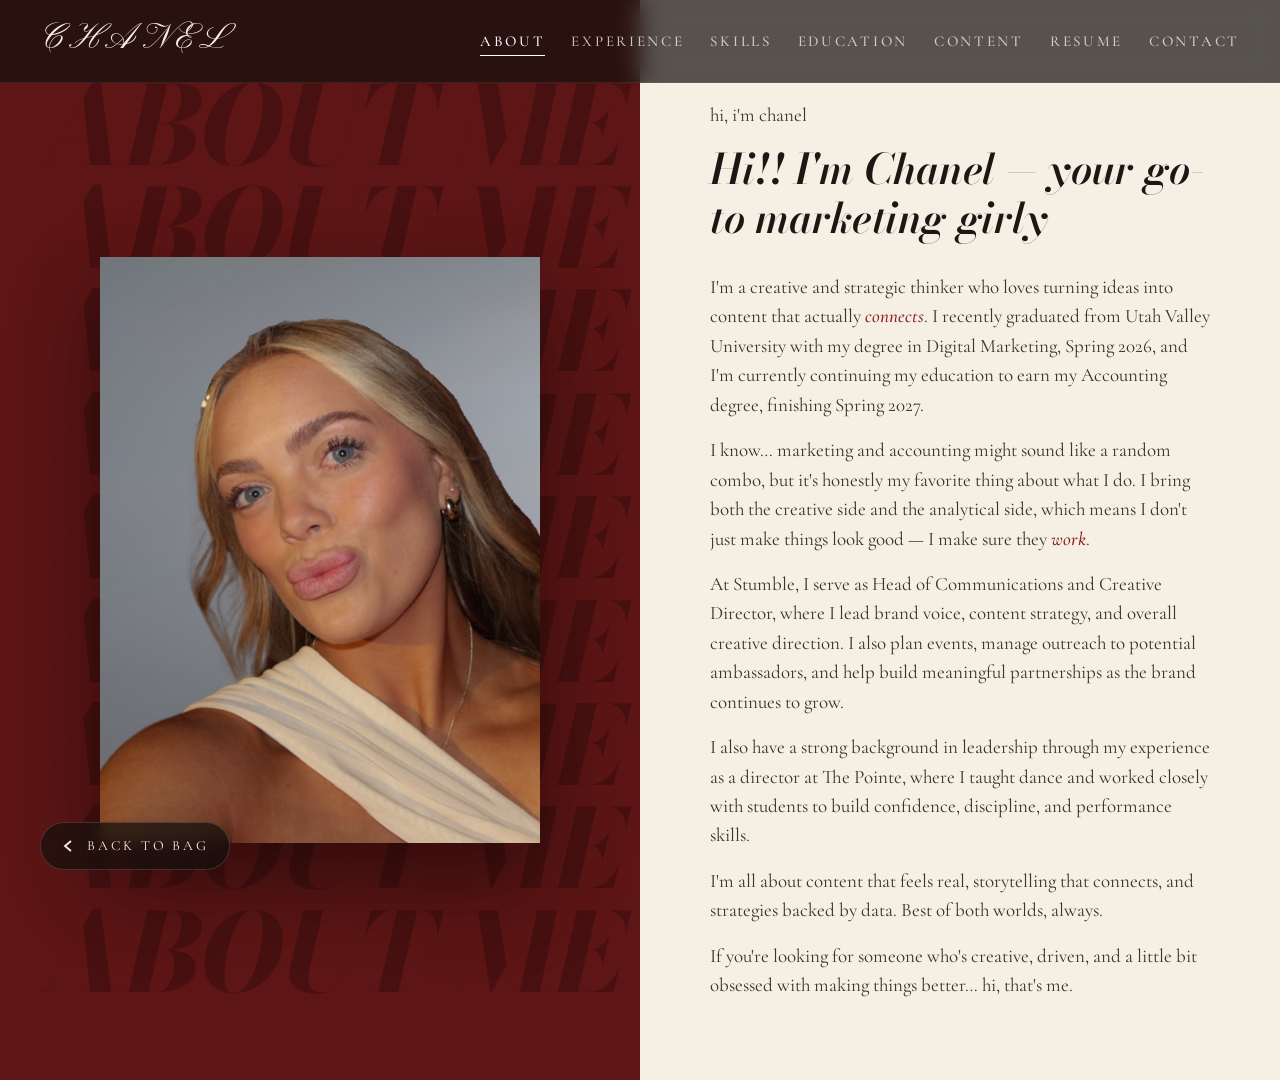
==== about.html @ bf02b290 "Initial commit: Chanel Holt portfolio site Static HTML/CSS/JS portfolio with landing intro, symmetri" ====
<!doctype html>
<html lang="en">
<head>
<meta charset="utf-8">
<meta name="viewport" content="width=device-width,initial-scale=1">
<title>About — Chanel Holt</title>
<link href="https://fonts.googleapis.com/css2?family=Bodoni+Moda:ital,opsz,wght@0,6..96,400;0,6..96,600;0,6..96,800;1,6..96,400&family=Cormorant+Garamond:ital,wght@0,400;0,500;1,400&family=Pinyon+Script&family=Inter:wght@400;500&display=swap" rel="stylesheet">
<link rel="stylesheet" href="shared.css">
<style>
body{background:var(--red-deep)}
.about-page{
  min-height:100vh;
  display:grid;grid-template-columns: 1fr 1fr;
}
.about-left{
  position:relative;overflow:hidden;
  display:grid;place-items:center;padding:80px 40px 60px;
  background:var(--red-deep);
}
.about-wall{
  position:absolute;inset:0;display:flex;flex-direction:column;justify-content:center;
  font-family:var(--serif-display);font-weight:800;font-style:italic;
  font-size:clamp(56px,8.5vw,118px);line-height:.95;
  color:rgba(0,0,0,.22);letter-spacing:-.02em;
  padding-left:40px;white-space:nowrap;
}
.about-wall span{display:block}
.about-portrait{
  position:relative;z-index:2;
  width:min(440px,85%);aspect-ratio: 3/4;
  background:#1a1410 center/cover no-repeat;
  background-image:url('assets/chanel-portrait.png');
  box-shadow:0 40px 80px rgba(0,0,0,.45);
}
.about-right{
  padding:100px 70px 80px;
  display:flex;flex-direction:column;justify-content:center;gap:16px;
  background:var(--cream);color:var(--ink);
}
.about-right .eyebrow{margin-bottom:0}
.about-right h1{
  font-family:var(--serif-display);
  font-size:clamp(30px,3.4vw,42px);line-height:1.15;
  font-weight:600;font-style:italic;margin:0 0 14px;letter-spacing:-.01em;
}
.about-right p{margin:0;font-family:var(--serif-text);font-size:19px;line-height:1.55;color:var(--ink-soft)}
.about-right em{color:var(--red);font-style:italic;font-weight:500}
@media (max-width:860px){
  .about-page{grid-template-columns:1fr}
  .about-left{min-height:60vh;padding:60px 20px}
  .about-right{padding:50px 24px 80px}
  .about-wall{font-size:60px;padding-left:20px}
}
</style>
</head>
<body class="dark">
<nav class="nav on-dark">
  <a class="brand" href="index.html">Chanel</a>
  <ul>
    <li><a href="about.html">About</a></li>
    <li><a href="experience.html">Experience</a></li>
    <li><a href="skills.html">Skills</a></li>
    <li><a href="education.html">Education</a></li>
    <li><a href="content.html">Content</a></li>
    <li><a href="resume.html">Resume</a></li>
    <li><a href="contact.html">Contact</a></li>
  </ul>
</nav>
<main class="about-page">
  <div class="about-left">
    <div class="about-wall" aria-hidden="true">
      <span>ABOUT ME</span><span>ABOUT ME</span><span>ABOUT ME</span>
      <span>ABOUT ME</span><span>ABOUT ME</span><span>ABOUT ME</span>
      <span>ABOUT ME</span><span>ABOUT ME</span><span>ABOUT ME</span>
    </div>
    <div class="about-portrait" role="img" aria-label="Chanel Holt portrait"></div>
  </div>
  <div class="about-right">
    <p class="eyebrow">hi, i'm chanel</p>
    <h1>Hi!! I'm Chanel — your go-to marketing girly</h1>
    <p>I'm a creative and strategic thinker who loves turning ideas into content that actually <em>connects</em>. I recently graduated from Utah Valley University with my degree in Digital Marketing, Spring 2026, and I'm currently continuing my education to earn my Accounting degree, finishing Spring 2027.</p>
    <p>I know… marketing and accounting might sound like a random combo, but it's honestly my favorite thing about what I do. I bring both the creative side and the analytical side, which means I don't just make things look good — I make sure they <em>work</em>.</p>
    <p>At Stumble, I serve as Head of Communications and Creative Director, where I lead brand voice, content strategy, and overall creative direction. I also plan events, manage outreach to potential ambassadors, and help build meaningful partnerships as the brand continues to grow.</p>
    <p>I also have a strong background in leadership through my experience as a director at The Pointe, where I taught dance and worked closely with students to build confidence, discipline, and performance skills.</p>
    <p>I'm all about content that feels real, storytelling that connects, and strategies backed by data. Best of both worlds, always.</p>
    <p>If you're looking for someone who's creative, driven, and a little bit obsessed with making things better… hi, that's me.</p>
  </div>
</main>
<a class="back-to-bag" href="index.html#bag">
  <svg viewBox="0 0 16 16"><path d="M10 3 L4 8 L10 13"/></svg>
  <span>back to bag</span>
</a>
<script src="shared.js"></script>
</body>
</html>
---- shared.css ----
/* ============ SHARED STYLES for Chanel Holt portfolio ============ */
:root{
  --cream:#F5EFE4;
  --cream-2:#EFE7D9;
  --ink:#1A1714;
  --ink-soft:#3a322c;
  --muted:#6b6259;
  --red:#8B1F1F;
  --red-deep:#5d1515;
  --rose:#C9806F;
  --line:#d9cfc0;
  --serif-display: "Bodoni Moda", "Playfair Display", serif;
  --serif-text: "Cormorant Garamond", "Playfair Display", serif;
  --script: "Pinyon Script", cursive;
  --sans: "Inter", sans-serif;
  --ease:cubic-bezier(.22,1,.36,1);
}
*,*::before,*::after{box-sizing:border-box}
html,body{margin:0;background:var(--cream);color:var(--ink);font-family:var(--sans);line-height:1.6;-webkit-font-smoothing:antialiased}
html{scroll-behavior:smooth}
body.locked{overflow:hidden}
img,video,svg{display:block;max-width:100%}
a{color:inherit;text-decoration:none}
button{background:none;border:0;cursor:pointer;color:inherit;font:inherit}
:focus-visible{outline:2px solid var(--red);outline-offset:3px}
.sr-only{position:absolute;width:1px;height:1px;clip:rect(0 0 0 0);overflow:hidden}

/* ============ NAV ============ */
.nav{
  position:fixed;top:0;left:0;right:0;z-index:40;
  display:flex;justify-content:space-between;align-items:center;
  padding:18px 40px;
  background:rgba(245,239,228,.88);
  backdrop-filter:blur(12px);
  border-bottom:1px solid rgba(217,207,192,.6);
}
.nav.on-dark{
  background:rgba(20,16,14,.7);
  border-bottom-color:rgba(255,255,255,.08);
}
.nav.on-dark .brand{color:#f5efe4}
.nav.on-dark a{color:rgba(245,239,228,.78)}
.nav.on-dark a.active{color:#fff}
.nav .brand{
  font-family:var(--script);
  font-size:36px;line-height:1;color:var(--ink);padding-top:4px;
}
.nav ul{list-style:none;display:flex;gap:26px;margin:0;padding:0}
.nav-toggle{
  display:none;background:transparent;border:0;padding:6px;cursor:pointer;
  width:36px;height:36px;position:relative;z-index:42;
}
.nav-toggle span{
  display:block;width:22px;height:1.5px;background:var(--ink);margin:5px auto;
  transition:transform .3s var(--ease),opacity .2s var(--ease);
}
.nav.on-dark .nav-toggle span{background:#f5efe4}
.nav-toggle[aria-expanded="true"] span:nth-child(1){transform:translateY(6.5px) rotate(45deg)}
.nav-toggle[aria-expanded="true"] span:nth-child(2){opacity:0}
.nav-toggle[aria-expanded="true"] span:nth-child(3){transform:translateY(-6.5px) rotate(-45deg)}
.nav a{
  font-family:var(--serif-text);font-size:15px;letter-spacing:.18em;
  text-transform:uppercase;color:var(--ink-soft);
  padding:6px 0;position:relative;font-weight:500;
}
.nav a::after{
  content:"";position:absolute;left:0;bottom:0;width:100%;height:1px;
  background:currentColor;transform:scaleX(0);transform-origin:left;
  transition:transform .3s var(--ease);
}
.nav a:hover::after,.nav a.active::after{transform:scaleX(1)}
.nav a.active{color:var(--red)}
.nav.on-dark a.active{color:#fff}

/* ============ SUBPAGE SHELL ============ */
.page{min-height:100vh;padding-top:92px}
.page-enter{opacity:0;animation:pgEnter .6s var(--ease) forwards}
@keyframes pgEnter{to{opacity:1}}
.back-to-bag{
  position:fixed;left:40px;bottom:30px;z-index:30;
  display:inline-flex;align-items:center;gap:10px;
  font-family:var(--serif-text);font-size:14px;letter-spacing:.2em;
  text-transform:uppercase;color:var(--ink-soft);
  background:rgba(245,239,228,.9);backdrop-filter:blur(8px);
  padding:12px 20px;border:1px solid var(--line);border-radius:999px;
  transition:all .25s var(--ease);
}
.back-to-bag:hover{color:var(--red);border-color:var(--red);transform:translateY(-2px)}
.back-to-bag svg{width:16px;height:16px;stroke:currentColor;fill:none;stroke-width:1.8}
body.dark .back-to-bag{
  background:rgba(20,16,14,.7);color:#f5efe4;border-color:rgba(255,255,255,.15);
}

/* ============ TYPE ============ */
.eyebrow{
  font-family:var(--script);
  font-size:clamp(36px,4.5vw,54px);line-height:1;
  color:var(--red);margin:0 0 8px;
}
.display{
  font-family:var(--serif-display);
  font-size:clamp(40px,9vw,140px);line-height:.9;font-weight:800;
  letter-spacing:-.02em;margin:0 0 32px;
  font-variation-settings:"opsz" 96;
}
.display.italic{font-style:italic}
.display.cond{letter-spacing:-.015em}
.container{max-width:1200px;margin:0 auto;padding:0 40px}

@media (max-width: 860px){
  .nav{padding:14px 20px;flex-wrap:wrap}
  .nav-toggle{display:block;order:2}
  .nav ul{
    display:none;order:3;width:100%;
    flex-direction:column;gap:18px;padding:24px 4px 8px;margin:12px 0 0;
    border-top:1px solid rgba(217,207,192,.5);
  }
  .nav.open ul{display:flex}
  .nav ul li a{display:block;padding:4px 0}
  .back-to-bag{left:20px;bottom:20px;padding:10px 16px;font-size:12px}
  .container{padding:0 20px}
  .page{padding-top:76px}
}
@media (prefers-reduced-motion: reduce){
  *{animation-duration:.001ms!important;transition-duration:.001ms!important}
}
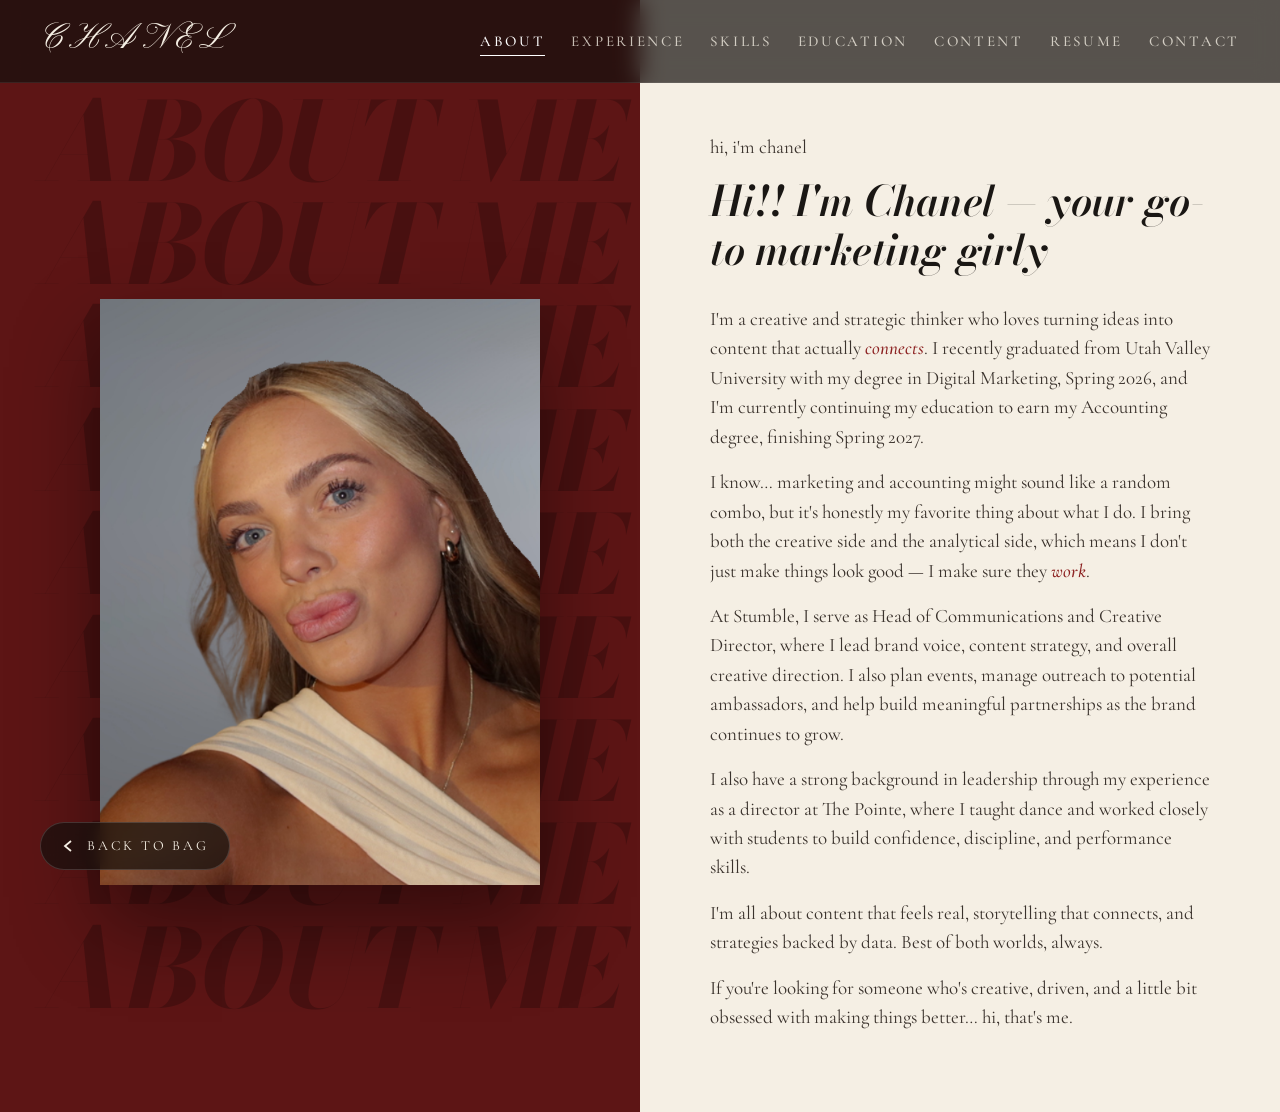
==== commit 6164970b: "Fix pink eyebrow text clipped by fixed nav on subpages Wrapper classes (.content-wrap, .skills-wrap," ====
--- a/about.html
+++ b/about.html
@@ -14,7 +14,7 @@
 }
 .about-left{
   position:relative;overflow:hidden;
-  display:grid;place-items:center;padding:80px 40px 60px;
+  display:grid;place-items:center;padding:132px 40px 60px;
   background:var(--red-deep);
 }
 .about-wall{
@@ -33,7 +33,7 @@
   box-shadow:0 40px 80px rgba(0,0,0,.45);
 }
 .about-right{
-  padding:100px 70px 80px;
+  padding:132px 70px 80px;
   display:flex;flex-direction:column;justify-content:center;gap:16px;
   background:var(--cream);color:var(--ink);
 }
@@ -47,8 +47,8 @@
 .about-right em{color:var(--red);font-style:italic;font-weight:500}
 @media (max-width:860px){
   .about-page{grid-template-columns:1fr}
-  .about-left{min-height:60vh;padding:60px 20px}
-  .about-right{padding:50px 24px 80px}
+  .about-left{min-height:60vh;padding:106px 20px 50px}
+  .about-right{padding:106px 24px 80px}
   .about-wall{font-size:60px;padding-left:20px}
 }
 </style>
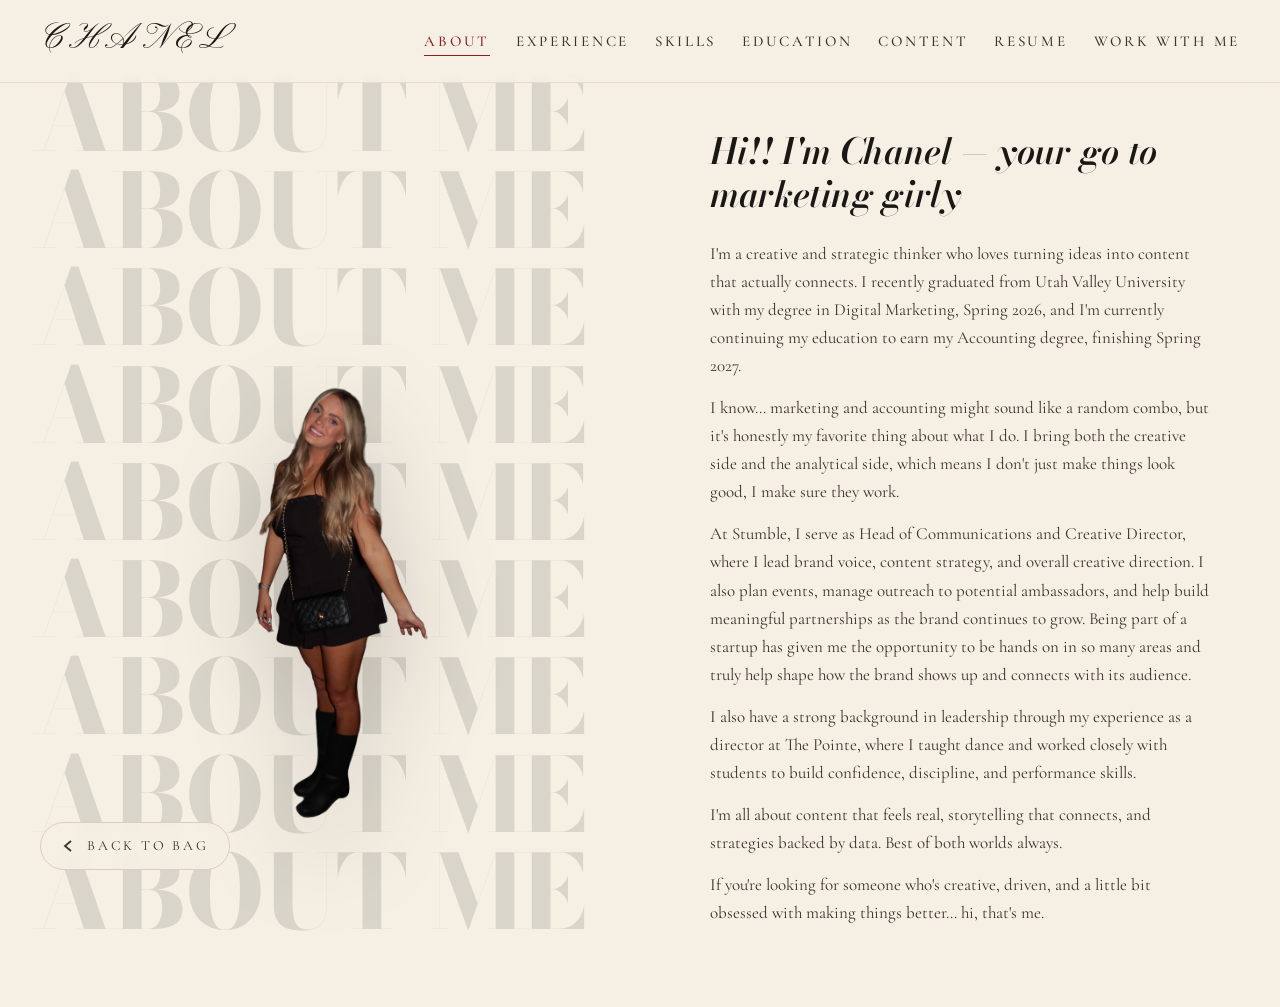
==== commit 2cdd5051: "Canva pivot: redesign hero, bag, about, contact, content, resume pages - index.html: hero now uses s" ====
--- a/about.html
+++ b/about.html
@@ -7,65 +7,88 @@
 <link href="https://fonts.googleapis.com/css2?family=Bodoni+Moda:ital,opsz,wght@0,6..96,400;0,6..96,600;0,6..96,800;1,6..96,400&family=Cormorant+Garamond:ital,wght@0,400;0,500;1,400&family=Pinyon+Script&family=Inter:wght@400;500&display=swap" rel="stylesheet">
 <link rel="stylesheet" href="shared.css">
 <style>
-body{background:var(--red-deep)}
+html,body{height:100%;margin:0;padding:0}
+body{background:var(--cream)}
+
 .about-page{
+  display:grid;
+  grid-template-columns:1fr 1fr;
   min-height:100vh;
-  display:grid;grid-template-columns: 1fr 1fr;
 }
+
+/* Left — cream bg with large repeating ABOUT ME text + photo cutout */
 .about-left{
   position:relative;overflow:hidden;
-  display:grid;place-items:center;padding:132px 40px 60px;
-  background:var(--red-deep);
+  background:var(--cream);
+  display:grid;place-items:center;
+  padding-top:92px;
 }
 .about-wall{
-  position:absolute;inset:0;display:flex;flex-direction:column;justify-content:center;
-  font-family:var(--serif-display);font-weight:800;font-style:italic;
-  font-size:clamp(56px,8.5vw,118px);line-height:.95;
-  color:rgba(0,0,0,.22);letter-spacing:-.02em;
-  padding-left:40px;white-space:nowrap;
+  position:absolute;inset:0;
+  display:flex;flex-direction:column;justify-content:center;
+  font-family:var(--serif-display);font-weight:800;
+  font-size:clamp(56px,8vw,110px);line-height:.95;
+  color:rgba(26,23,20,.12);letter-spacing:-.02em;
+  padding-left:32px;white-space:nowrap;
+  user-select:none;
 }
 .about-wall span{display:block}
-.about-portrait{
+
+.about-cutout{
   position:relative;z-index:2;
-  width:min(440px,85%);aspect-ratio: 3/4;
-  background:#1a1410 center/cover no-repeat;
-  background-image:url('assets/chanel-portrait.png');
-  box-shadow:0 40px 80px rgba(0,0,0,.45);
+  width:min(400px,80%);
+  /* cutout photo — transparent bg */
 }
+.about-cutout img{
+  width:100%;height:auto;display:block;
+  object-fit:contain;
+  filter:drop-shadow(0 30px 50px rgba(20,15,10,.18));
+}
+
+/* Right — cream bg, bio text */
 .about-right{
-  padding:132px 70px 80px;
-  display:flex;flex-direction:column;justify-content:center;gap:16px;
+  padding:130px 70px 80px;
+  display:flex;flex-direction:column;justify-content:center;gap:14px;
   background:var(--cream);color:var(--ink);
 }
-.about-right .eyebrow{margin-bottom:0}
+
 .about-right h1{
   font-family:var(--serif-display);
-  font-size:clamp(30px,3.4vw,42px);line-height:1.15;
-  font-weight:600;font-style:italic;margin:0 0 14px;letter-spacing:-.01em;
+  font-size:clamp(26px,2.8vw,38px);line-height:1.2;
+  font-weight:600;font-style:italic;margin:0 0 10px;letter-spacing:-.01em;
+  color:var(--ink);
 }
-.about-right p{margin:0;font-family:var(--serif-text);font-size:19px;line-height:1.55;color:var(--ink-soft)}
-.about-right em{color:var(--red);font-style:italic;font-weight:500}
+.about-right p{
+  margin:0;
+  font-family:var(--serif-text);font-size:17px;line-height:1.65;
+  color:var(--ink-soft);
+}
+
 @media (max-width:860px){
   .about-page{grid-template-columns:1fr}
-  .about-left{min-height:60vh;padding:106px 20px 50px}
-  .about-right{padding:106px 24px 80px}
-  .about-wall{font-size:60px;padding-left:20px}
+  .about-left{min-height:55vh;padding-top:92px}
+  .about-right{padding:50px 24px 80px}
+  .about-wall{font-size:56px;padding-left:20px}
 }
 </style>
 </head>
-<body class="dark">
-<nav class="nav on-dark">
-  <a class="brand" href="index.html">Chanel</a>
+<body>
+<nav class="nav">
+  <a class="brand" href="index.html#bag">Chanel</a>
+  <button class="nav-toggle" aria-label="Toggle navigation" aria-expanded="false">
+    <span></span><span></span><span></span>
+  </button>
   <ul>
-    <li><a href="about.html">About</a></li>
+    <li><a href="about.html" class="active">About</a></li>
     <li><a href="experience.html">Experience</a></li>
     <li><a href="skills.html">Skills</a></li>
     <li><a href="education.html">Education</a></li>
     <li><a href="content.html">Content</a></li>
     <li><a href="resume.html">Resume</a></li>
-    <li><a href="contact.html">Contact</a></li>
+    <li><a href="contact.html">Work With Me</a></li>
   </ul>
 </nav>
+
 <main class="about-page">
   <div class="about-left">
     <div class="about-wall" aria-hidden="true">
@@ -73,19 +96,22 @@
       <span>ABOUT ME</span><span>ABOUT ME</span><span>ABOUT ME</span>
       <span>ABOUT ME</span><span>ABOUT ME</span><span>ABOUT ME</span>
     </div>
-    <div class="about-portrait" role="img" aria-label="Chanel Holt portrait"></div>
+    <div class="about-cutout">
+      <img src="assets/chanel-about-me.png" alt="Chanel Holt">
+    </div>
   </div>
+
   <div class="about-right">
-    <p class="eyebrow">hi, i'm chanel</p>
-    <h1>Hi!! I'm Chanel — your go-to marketing girly</h1>
-    <p>I'm a creative and strategic thinker who loves turning ideas into content that actually <em>connects</em>. I recently graduated from Utah Valley University with my degree in Digital Marketing, Spring 2026, and I'm currently continuing my education to earn my Accounting degree, finishing Spring 2027.</p>
-    <p>I know… marketing and accounting might sound like a random combo, but it's honestly my favorite thing about what I do. I bring both the creative side and the analytical side, which means I don't just make things look good — I make sure they <em>work</em>.</p>
-    <p>At Stumble, I serve as Head of Communications and Creative Director, where I lead brand voice, content strategy, and overall creative direction. I also plan events, manage outreach to potential ambassadors, and help build meaningful partnerships as the brand continues to grow.</p>
+    <h1>Hi!! I'm Chanel — your go to marketing girly</h1>
+    <p>I'm a creative and strategic thinker who loves turning ideas into content that actually connects. I recently graduated from Utah Valley University with my degree in Digital Marketing, Spring 2026, and I'm currently continuing my education to earn my Accounting degree, finishing Spring 2027.</p>
+    <p>I know… marketing and accounting might sound like a random combo, but it's honestly my favorite thing about what I do. I bring both the creative side and the analytical side, which means I don't just make things look good, I make sure they work.</p>
+    <p>At Stumble, I serve as Head of Communications and Creative Director, where I lead brand voice, content strategy, and overall creative direction. I also plan events, manage outreach to potential ambassadors, and help build meaningful partnerships as the brand continues to grow. Being part of a startup has given me the opportunity to be hands on in so many areas and truly help shape how the brand shows up and connects with its audience.</p>
     <p>I also have a strong background in leadership through my experience as a director at The Pointe, where I taught dance and worked closely with students to build confidence, discipline, and performance skills.</p>
-    <p>I'm all about content that feels real, storytelling that connects, and strategies backed by data. Best of both worlds, always.</p>
+    <p>I'm all about content that feels real, storytelling that connects, and strategies backed by data. Best of both worlds always.</p>
     <p>If you're looking for someone who's creative, driven, and a little bit obsessed with making things better… hi, that's me.</p>
   </div>
 </main>
+
 <a class="back-to-bag" href="index.html#bag">
   <svg viewBox="0 0 16 16"><path d="M10 3 L4 8 L10 13"/></svg>
   <span>back to bag</span>
--- a/shared.css
+++ b/shared.css
@@ -11,7 +11,7 @@
   --line:#d9cfc0;
   --serif-display: "Bodoni Moda", "Playfair Display", serif;
   --serif-text: "Cormorant Garamond", "Playfair Display", serif;
-  --script: "Pinyon Script", cursive;
+  --script: "Pinyon Script";
   --sans: "Inter", sans-serif;
   --ease:cubic-bezier(.22,1,.36,1);
 }
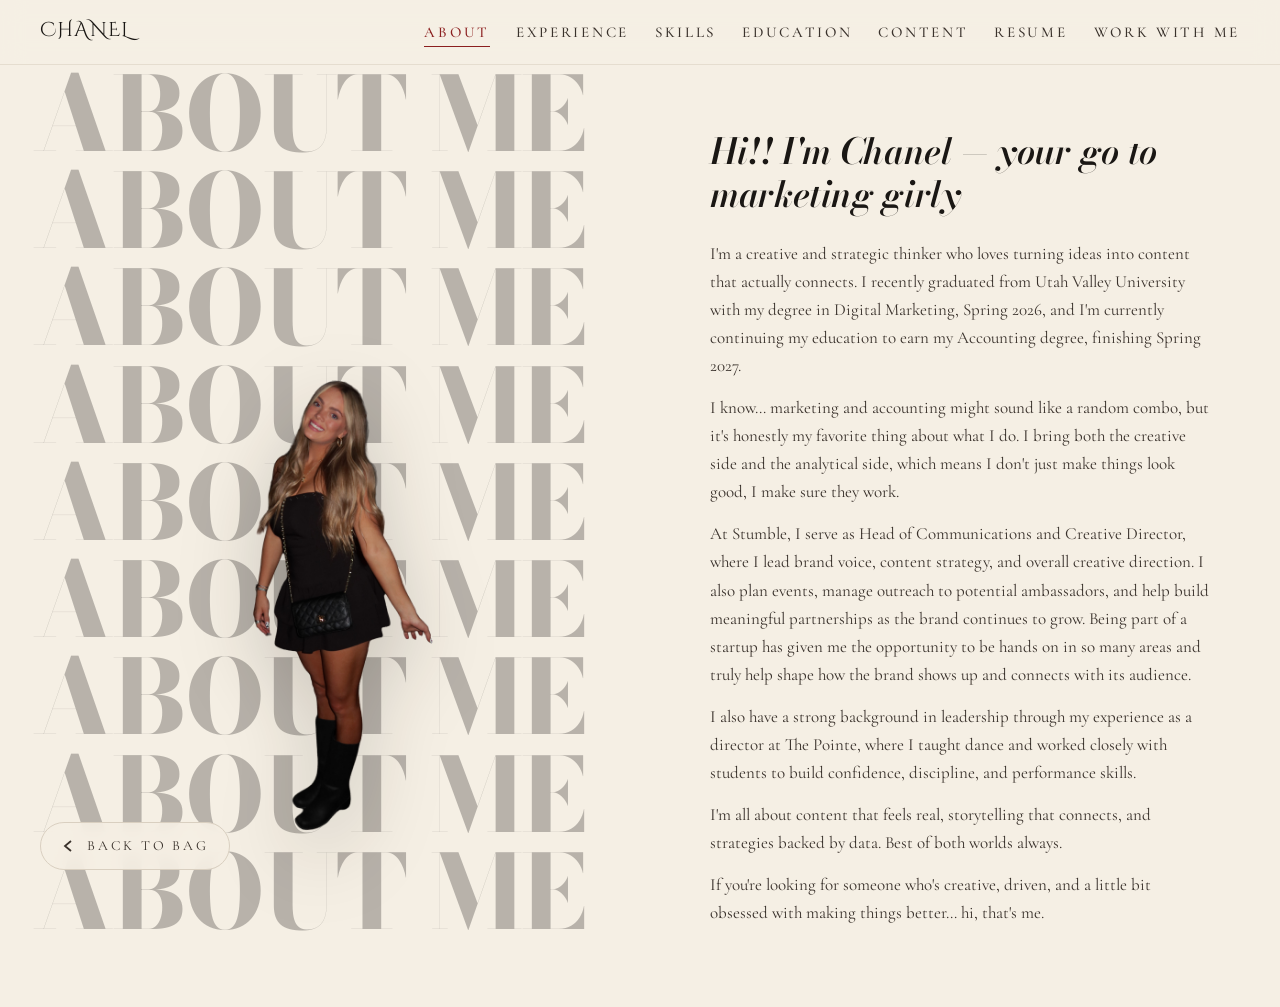
==== commit 3318fb6b: "Iteration 2: hero cutout, deeper red, nav font, resume frame, content dark - index.html: intro bg of" ====
--- a/about.html
+++ b/about.html
@@ -28,7 +28,7 @@
   display:flex;flex-direction:column;justify-content:center;
   font-family:var(--serif-display);font-weight:800;
   font-size:clamp(56px,8vw,110px);line-height:.95;
-  color:rgba(26,23,20,.12);letter-spacing:-.02em;
+  color:rgba(26,23,20,.28);letter-spacing:-.02em;
   padding-left:32px;white-space:nowrap;
   user-select:none;
 }
@@ -36,13 +36,14 @@
 
 .about-cutout{
   position:relative;z-index:2;
-  width:min(400px,80%);
-  /* cutout photo — transparent bg */
+  /* Height drives sizing — 80% of the visible panel height (vh minus nav) */
+  height:calc(80vh - 92px);
+  width:auto;
 }
 .about-cutout img{
-  width:100%;height:auto;display:block;
-  object-fit:contain;
-  filter:drop-shadow(0 30px 50px rgba(20,15,10,.18));
+  height:100%;width:auto;display:block;
+  object-fit:contain;object-position:bottom center;
+  filter:drop-shadow(0 24px 40px rgba(20,15,10,.2));
 }
 
 /* Right — cream bg, bio text */
--- a/shared.css
+++ b/shared.css
@@ -1,3 +1,5 @@
+@import url('https://fonts.googleapis.com/css2?family=Cinzel+Decorative:wght@400;700&display=swap');
+
 /* ============ SHARED STYLES for Chanel Holt portfolio ============ */
 :root{
   --cream:#F5EFE4;
@@ -42,8 +44,8 @@
 .nav.on-dark a{color:rgba(245,239,228,.78)}
 .nav.on-dark a.active{color:#fff}
 .nav .brand{
-  font-family:var(--script);
-  font-size:36px;line-height:1;color:var(--ink);padding-top:4px;
+  font-family:'Cinzel Decorative', serif;
+  font-size:20px;letter-spacing:.06em;line-height:1;color:var(--ink);padding-top:2px;
 }
 .nav ul{list-style:none;display:flex;gap:26px;margin:0;padding:0}
 .nav-toggle{
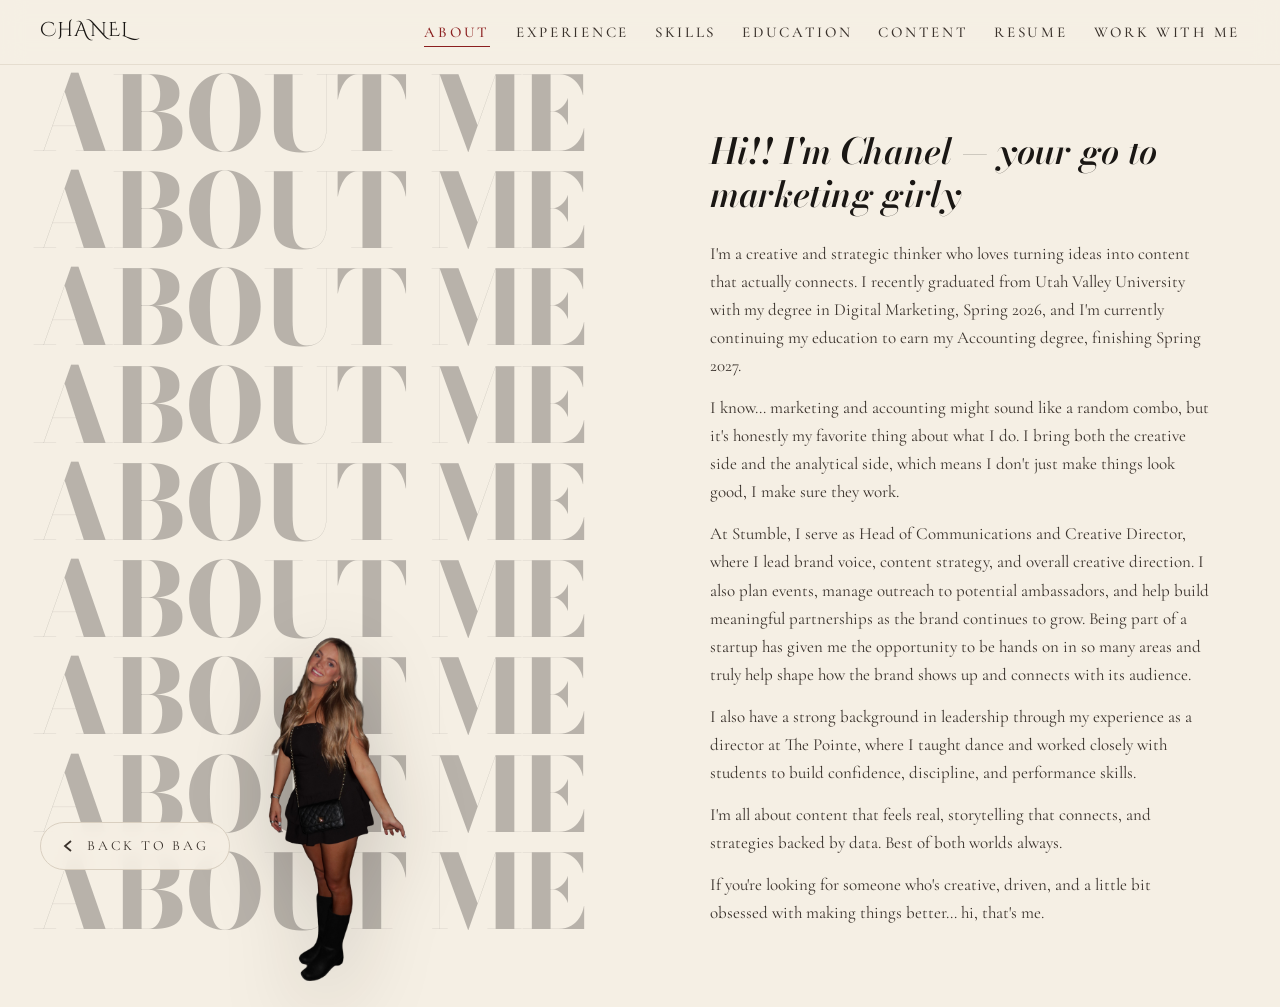
==== commit 266b04ae: "Iteration 4: cutout overlaps text on hero, taller about cutout, larger resume frame - index.html: ra" ====
--- a/about.html
+++ b/about.html
@@ -20,8 +20,7 @@
 .about-left{
   position:relative;overflow:hidden;
   background:var(--cream);
-  display:grid;place-items:center;
-  padding-top:92px;
+  min-height:100vh;
 }
 .about-wall{
   position:absolute;inset:0;
@@ -34,11 +33,13 @@
 }
 .about-wall span{display:block}
 
+/* Absolute-positioned so she fills the panel from bottom up, unrestricted by grid centering */
 .about-cutout{
-  position:relative;z-index:2;
-  /* Height drives sizing — 80% of the visible panel height (vh minus nav) */
-  height:calc(80vh - 92px);
+  position:absolute;
+  bottom:0;left:50%;transform:translateX(-50%);
+  height:calc(100vh - 50px);
   width:auto;
+  z-index:2;
 }
 .about-cutout img{
   height:100%;width:auto;display:block;
@@ -67,7 +68,8 @@
 
 @media (max-width:860px){
   .about-page{grid-template-columns:1fr}
-  .about-left{min-height:55vh;padding-top:92px}
+  .about-left{min-height:60vh}
+  .about-cutout{height:56vh}
   .about-right{padding:50px 24px 80px}
   .about-wall{font-size:56px;padding-left:20px}
 }
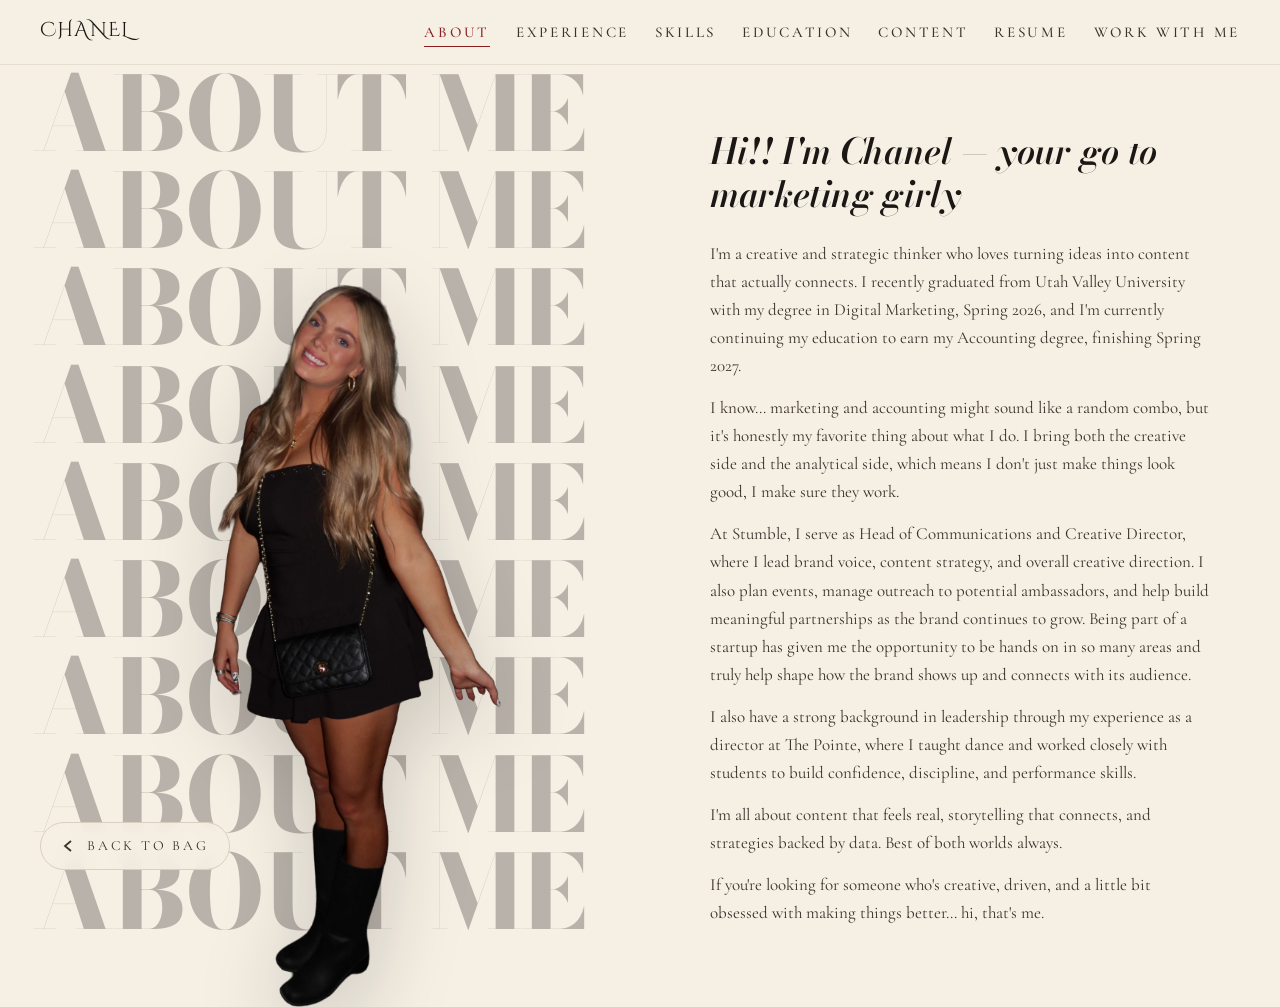
==== commit ba8909e6: "Fixed resume spacing" ====
--- a/about.html
+++ b/about.html
@@ -34,15 +34,16 @@
 .about-wall span{display:block}
 
 /* Absolute-positioned so she fills the panel from bottom up, unrestricted by grid centering */
+/* PNG has ~23% top-transparency and ~5% bottom-transparency; scale up + offset so her body = ~80vh */
 .about-cutout{
   position:absolute;
-  bottom:0;left:50%;transform:translateX(-50%);
-  height:calc(100vh - 50px);
+  bottom:-6vh;left:50%;transform:translateX(-50%);
+  height:112vh;
   width:auto;
   z-index:2;
 }
 .about-cutout img{
-  height:100%;width:auto;display:block;
+  height:100%;width:auto;max-width:none;display:block;
   object-fit:contain;object-position:bottom center;
   filter:drop-shadow(0 24px 40px rgba(20,15,10,.2));
 }
